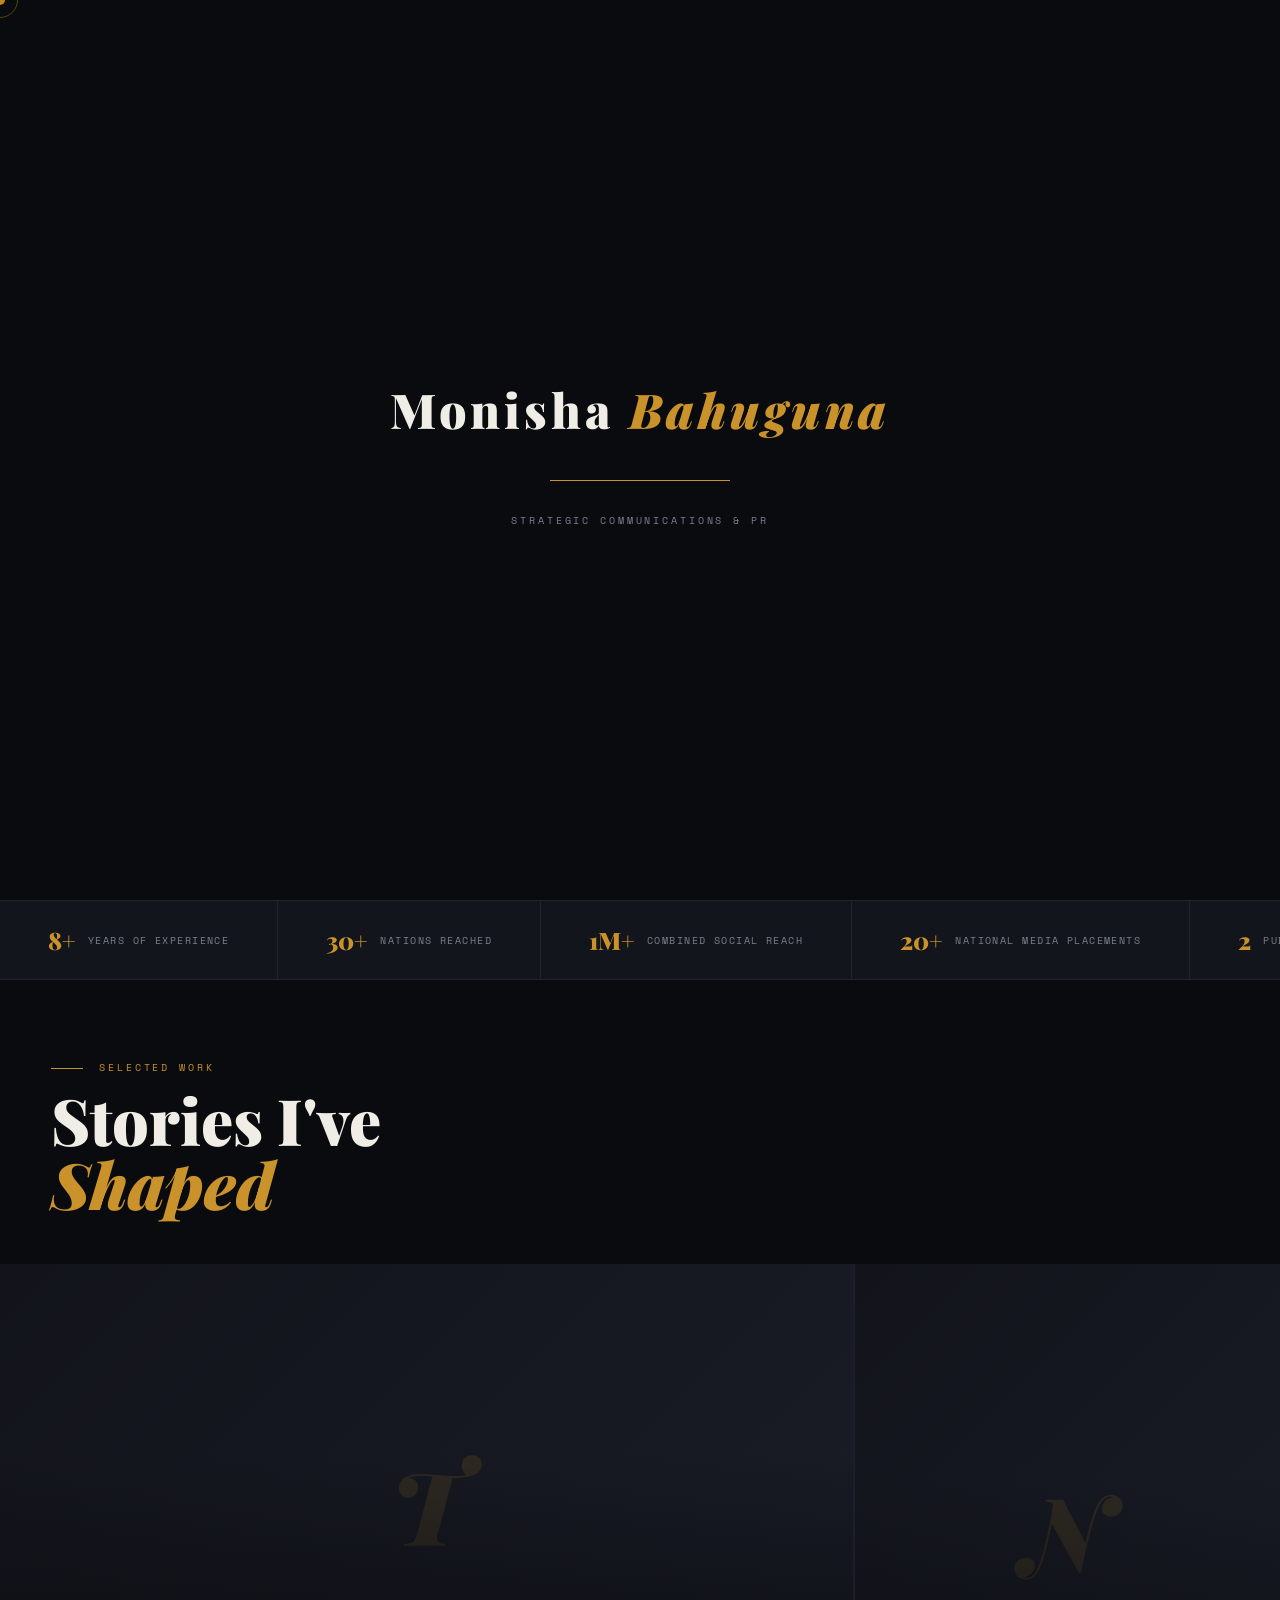
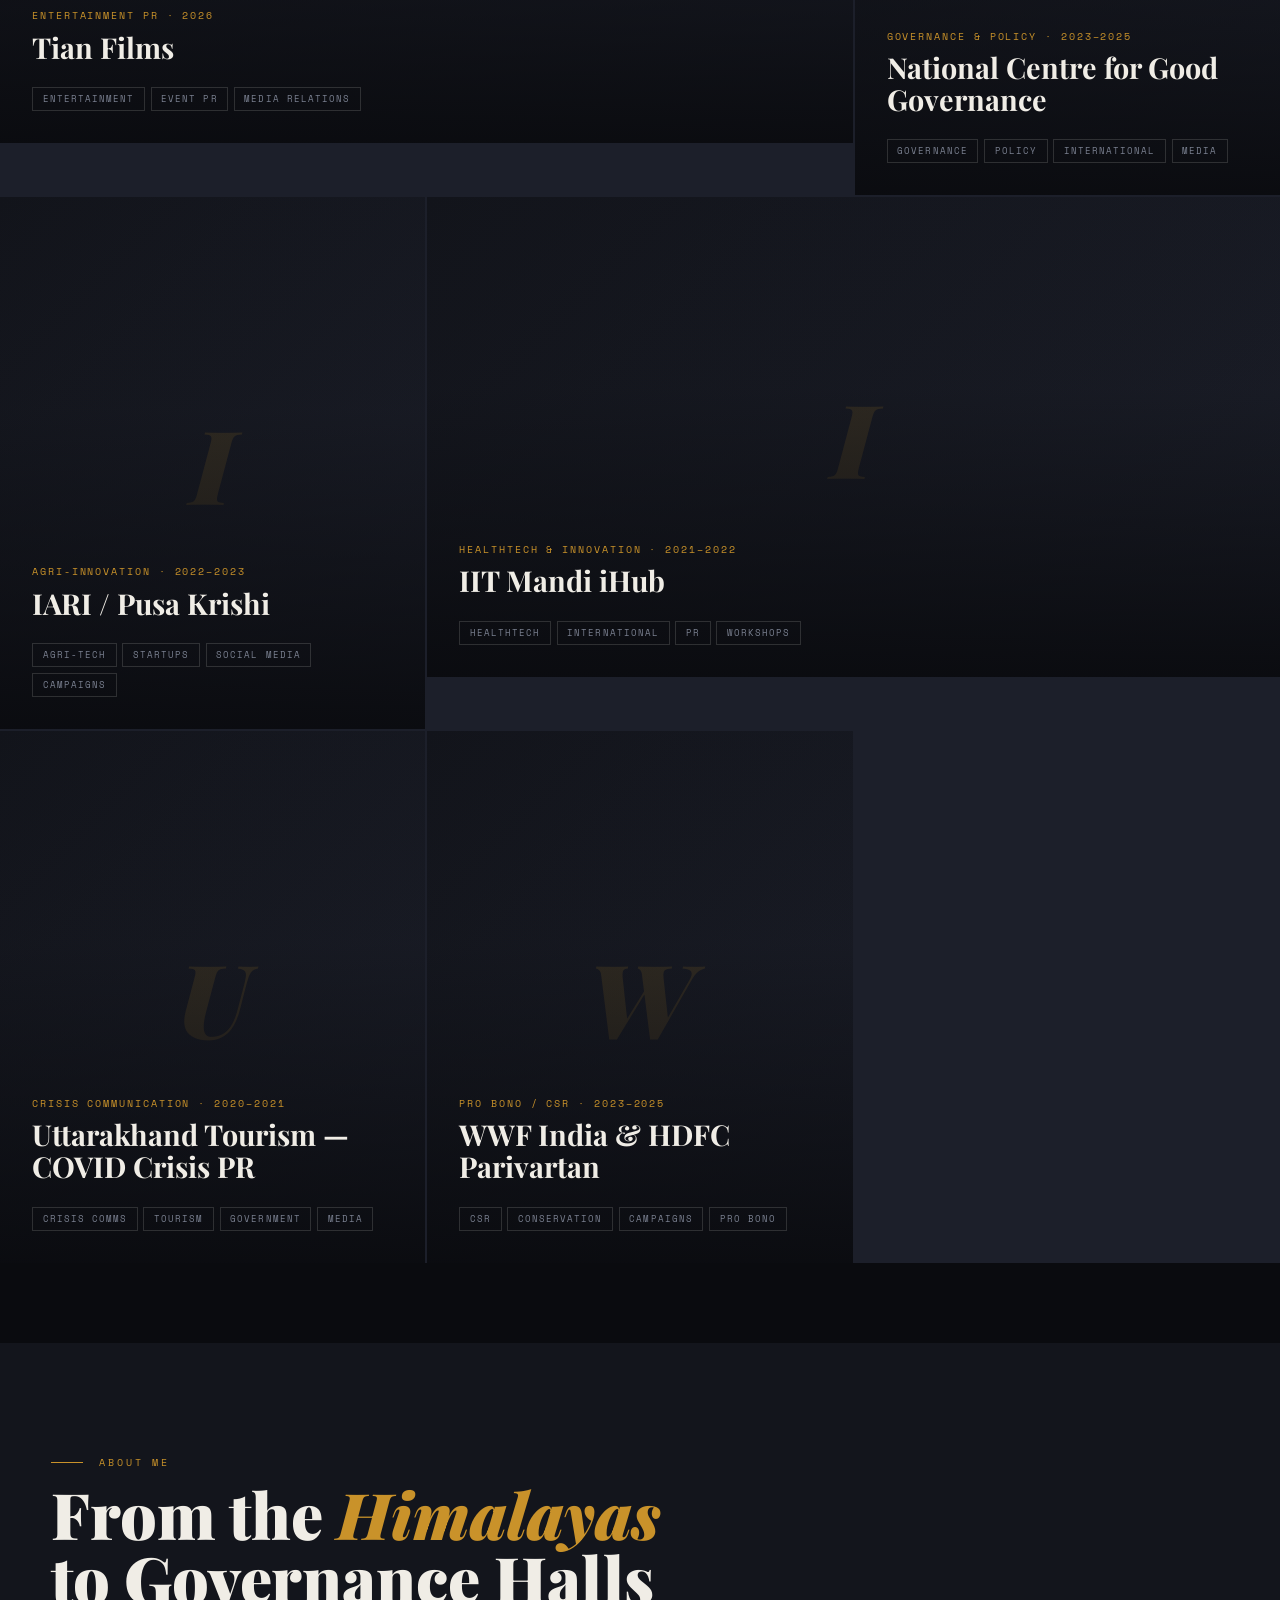
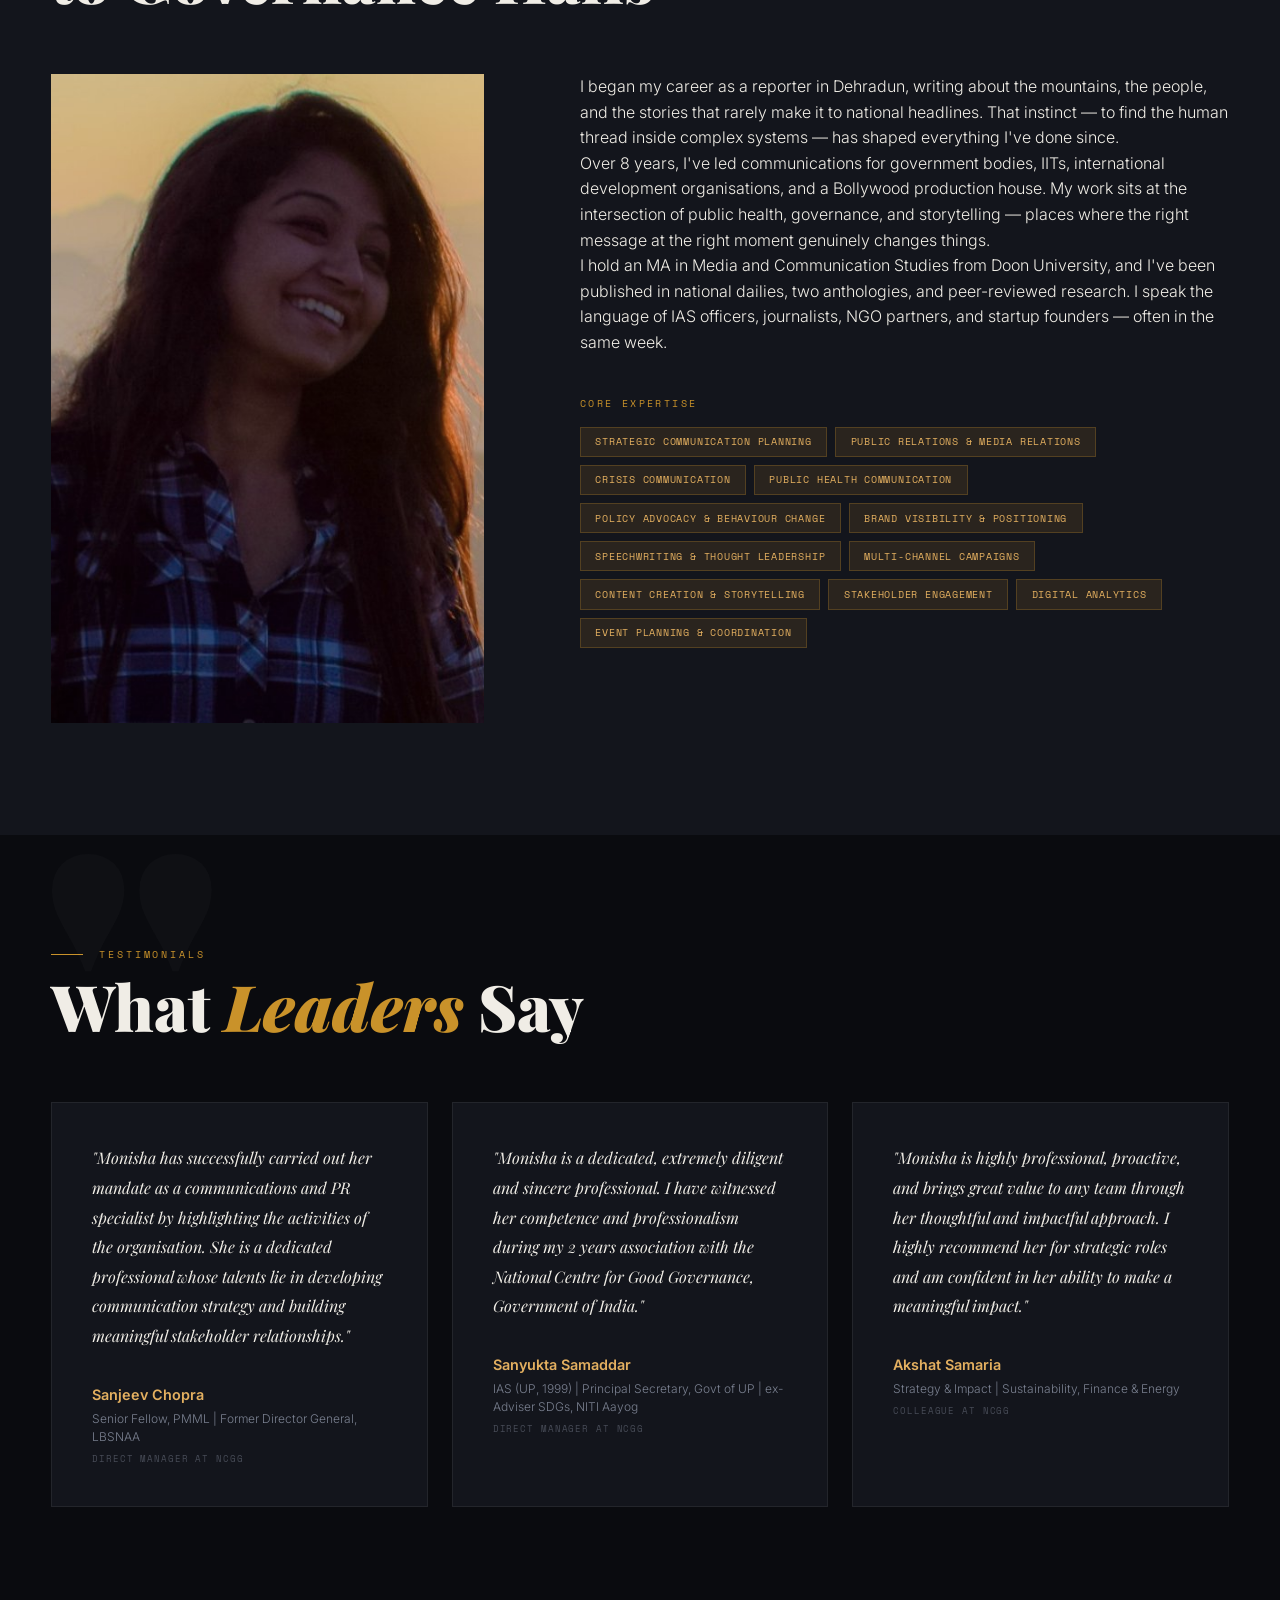
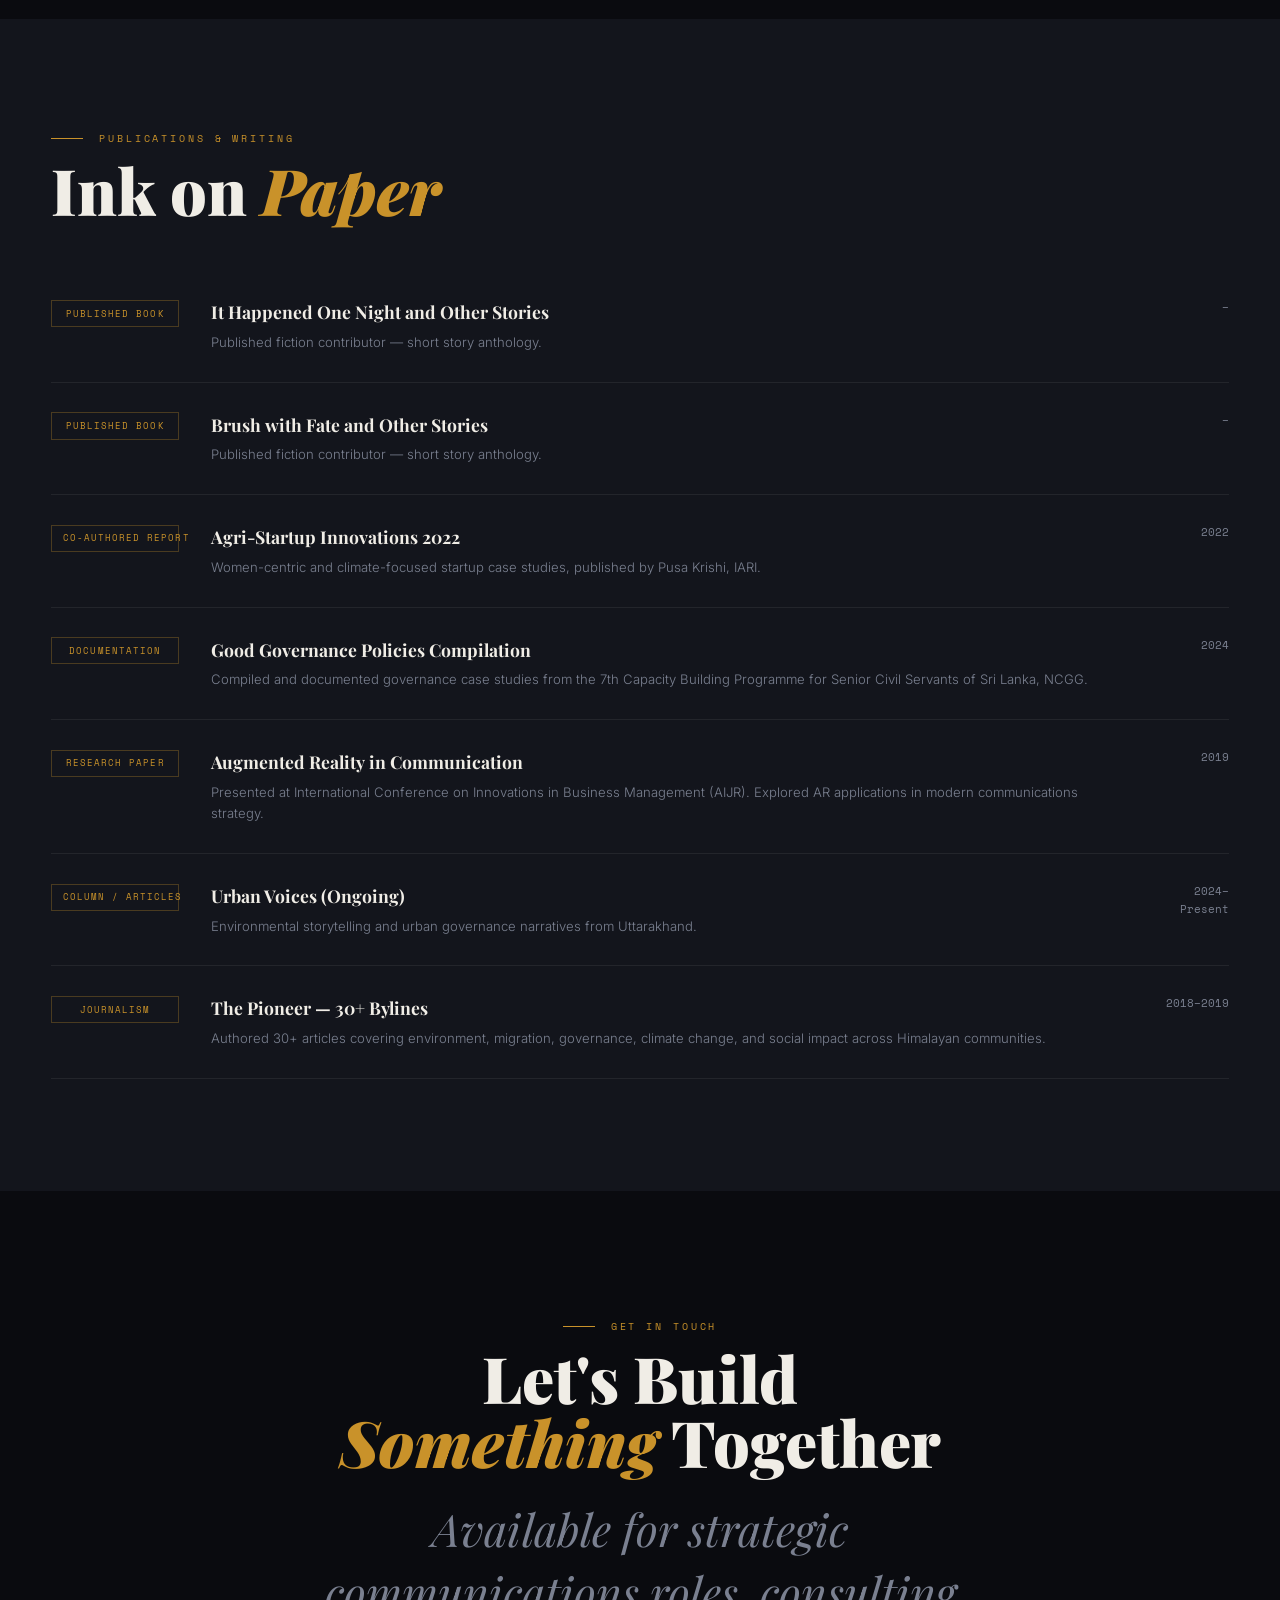
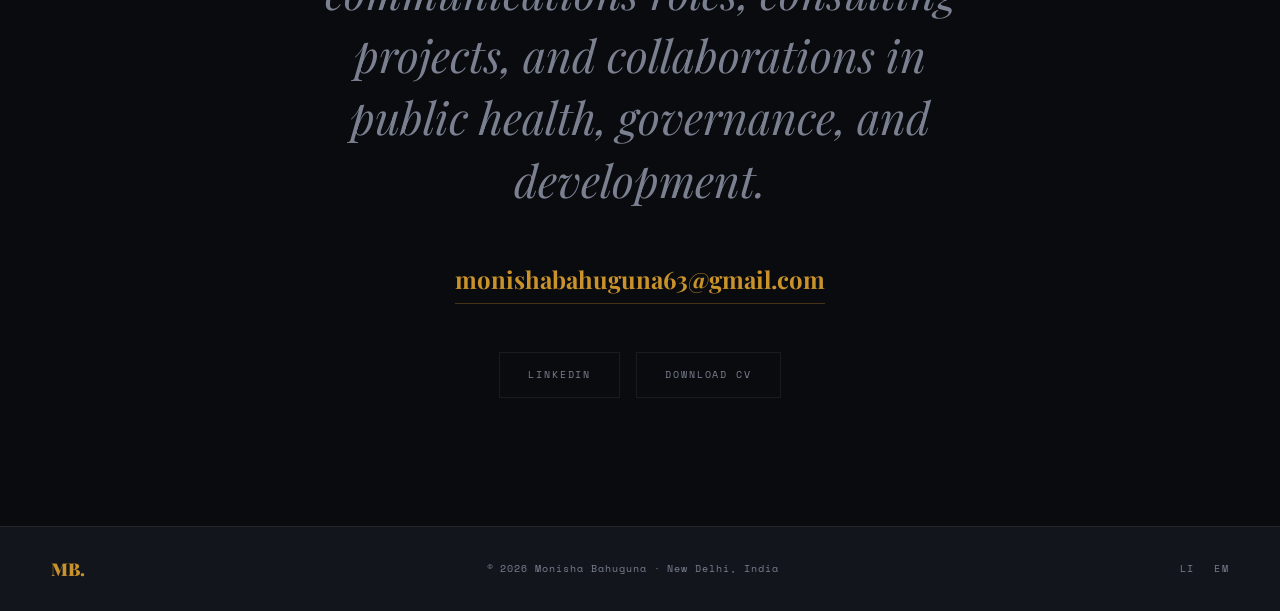
==== index.html @ f44d0bc8 "Initial commit" ====
<!DOCTYPE html>
<html lang="en">
<head>
  <meta charset="UTF-8">
  <meta name="viewport" content="width=device-width, initial-scale=1.0">
  <meta name="description" content="Monisha Bahuguna — Strategic Communications & PR. 8+ years across public health, governance, and international development.">
  <meta property="og:title" content="Monisha Bahuguna — Communications & PR">
  <meta property="og:description" content="Strategic communications professional with 8+ years across governance, public health, and international development.">
  <title>Monisha Bahuguna</title>
  <link rel="stylesheet" href="css/style.css">
  <link rel="preconnect" href="https://fonts.googleapis.com">
  <link rel="preconnect" href="https://fonts.gstatic.com" crossorigin>
</head>
<body>

<!-- CURSOR -->
<div class="cursor" id="cursor"></div>
<div class="cursor-follower" id="cursor-follower"></div>

<!-- LOADER -->
<div id="loader">
  <div class="loader-name">Monisha <em>Bahuguna</em></div>
  <div class="loader-progress"><div class="loader-bar"></div></div>
  <div class="loader-sub">Strategic Communications &amp; PR</div>
</div>

<!-- MOBILE MENU -->
<div id="mobile-menu" class="mobile-menu">
  <button class="mobile-close" id="mobile-close">✕</button>
  <a href="#work">Work</a>
  <a href="#about">About</a>
  <a href="#testimonials">Testimonials</a>
  <a href="#publications">Writing</a>
  <a href="#contact">Contact</a>
</div>

<!-- NAV -->
<nav id="main-nav">
  <span class="nav-logo">MB.</span>
  <ul class="nav-links">
    <li><a href="#work">Work</a></li>
    <li><a href="#about">About</a></li>
    <li><a href="#testimonials">Testimonials</a></li>
    <li><a href="#publications">Writing</a></li>
    <li><a href="#contact">Contact</a></li>
  </ul>
  <button class="nav-hamburger" id="hamburger" aria-label="Menu">
    <span></span><span></span><span></span>
  </button>
</nav>

<!-- HERO -->
<section id="hero">
  <div class="hero-media">
    <img src="images/monisha-photo.png" alt="" id="hero-img" aria-hidden="true">
  </div>
  <div class="hero-overlay"></div>
  <div class="hero-content">
    <p class="hero-eyebrow">Strategic Communications &amp; PR · New Delhi, India</p>
    <h1 class="hero-name">Monisha<br><em>Bahuguna</em></h1>
    <p class="hero-tagline" id="hero-tagline-el">Crafting narratives that move people, policies, and organisations forward.</p>
    <div class="hero-ctas">
      <a href="#work" class="btn-primary">View My Work</a>
      <a href="Monisha_Bahuguna_Resume.docx" class="btn-ghost" download>Download CV</a>
      <a href="#contact" class="btn-ghost">Get in Touch</a>
    </div>
  </div>
  <div class="hero-scroll-hint">
    <span>Scroll</span>
    <div class="scroll-line"></div>
  </div>
</section>

<!-- TICKER -->
<div id="ticker">
  <div class="ticker-track" id="ticker-track"></div>
</div>

<!-- WORK -->
<section id="work">
  <div class="work-header">
    <p class="section-eyebrow reveal">Selected Work</p>
    <h2 class="section-title reveal">Stories I've<br><em>Shaped</em></h2>
  </div>
  <div class="projects-wall" id="projects-wall"></div>
</section>

<!-- ABOUT -->
<section id="about">
  <p class="section-eyebrow reveal">About Me</p>
  <h2 class="section-title reveal">From the <em>Himalayas</em><br>to Governance Halls</h2>
  <div class="about-grid">
    <div class="about-img-wrap reveal">
      <img src="images/monisha-photo.png" alt="Monisha Bahuguna" class="about-img">
    </div>
    <div class="reveal">
      <div id="about-bio"></div>
      <p class="skills-label">Core Expertise</p>
      <div class="skills-wrap" id="skills-wrap"></div>
    </div>
  </div>
</section>

<!-- TESTIMONIALS -->
<section id="testimonials">
  <p class="section-eyebrow reveal">Testimonials</p>
  <h2 class="section-title reveal">What <em>Leaders</em> Say</h2>
  <div class="testimonials-grid" id="testimonials-grid"></div>
</section>

<!-- PUBLICATIONS -->
<section id="publications">
  <p class="section-eyebrow reveal">Publications &amp; Writing</p>
  <h2 class="section-title reveal">Ink on <em>Paper</em></h2>
  <div class="pub-list" id="pub-list"></div>
</section>

<!-- CONTACT -->
<section id="contact">
  <div class="contact-inner">
    <p class="section-eyebrow reveal" style="justify-content:center">Get in Touch</p>
    <h2 class="section-title reveal">Let's Build<br><em>Something</em> Together</h2>
    <p class="contact-big reveal">Available for strategic communications roles, consulting projects, and collaborations in public health, governance, and development.</p>
    <a href="mailto:monishabahuguna63@gmail.com" class="contact-email reveal">monishabahuguna63@gmail.com</a>
    <div class="contact-actions reveal">
      <a href="https://www.linkedin.com/in/monisha-bahuguna/" target="_blank" rel="noopener" class="contact-link">LinkedIn</a>
      <a href="Monisha_Bahuguna_Resume.docx" class="contact-link" download>Download CV</a>
    </div>
  </div>
</section>

<!-- FOOTER -->
<footer>
  <span class="footer-logo">MB.</span>
  <span class="footer-copy">© 2026 Monisha Bahuguna · New Delhi, India</span>
  <div class="footer-socials">
    <a href="https://www.linkedin.com/in/monisha-bahuguna/" target="_blank" rel="noopener">Li</a>
    <a href="mailto:monishabahuguna63@gmail.com">Em</a>
  </div>
</footer>


<script src="js/main.js"></script>
</body>
</html>
---- css/style.css ----
/* ============================================================
   MONISHA BAHUGUNA — PORTFOLIO STYLESHEET v2
   Benchmark: Montoya theme — image-first, cinematic, full-bleed
   ============================================================ */

@import url('https://fonts.googleapis.com/css2?family=Playfair+Display:ital,wght@0,400;0,700;0,900;1,400;1,700&family=Inter:wght@300;400;500;600&family=Space+Mono:wght@400;700&display=swap');

:root {
  --ink:        #0A0B0F;
  --surface:    #13151C;
  --surface-2:  #1C1F2A;
  --gold:       #C9922A;
  --gold-light: #E4B060;
  --gold-dim:   rgba(201,146,42,0.12);
  --text:       #F0EDE6;
  --text-muted: #7A8090;
  --border:     rgba(240,237,230,0.07);

  --font-display: 'Playfair Display', Georgia, serif;
  --font-body:    'Inter', system-ui, sans-serif;
  --font-mono:    'Space Mono', monospace;
  --ease:         cubic-bezier(0.16, 1, 0.3, 1);
}

*, *::before, *::after { box-sizing: border-box; margin: 0; padding: 0; }
html { font-size: 16px; }
body {
  background: var(--ink);
  color: var(--text);
  font-family: var(--font-body);
  font-weight: 300;
  line-height: 1.6;
  overflow-x: hidden;
  -webkit-font-smoothing: antialiased;
  cursor: none;
}
img { display: block; max-width: 100%; }
a { color: inherit; text-decoration: none; }
button { cursor: none; border: none; background: none; font: inherit; color: inherit; }

/* ── CUSTOM CURSOR ───────────────────────────────────────── */
.cursor {
  position: fixed;
  width: 10px; height: 10px;
  background: var(--gold);
  border-radius: 50%;
  pointer-events: none;
  z-index: 9999;
  transform: translate(-50%, -50%);
  transition: transform 0.1s ease, width 0.3s var(--ease), height 0.3s var(--ease), opacity 0.3s ease;
  mix-blend-mode: difference;
}
.cursor.hovering {
  width: 60px; height: 60px;
  background: rgba(201,146,42,0.15);
  border: 1px solid var(--gold);
  mix-blend-mode: normal;
}
.cursor-follower {
  position: fixed;
  width: 36px; height: 36px;
  border: 1px solid rgba(201,146,42,0.4);
  border-radius: 50%;
  pointer-events: none;
  z-index: 9998;
  transform: translate(-50%, -50%);
  transition: transform 0.35s var(--ease), opacity 0.3s ease;
}

/* ── LOADER ──────────────────────────────────────────────── */
#loader {
  position: fixed; inset: 0;
  background: var(--ink);
  z-index: 9990;
  display: flex;
  flex-direction: column;
  align-items: center;
  justify-content: center;
  gap: 2rem;
  transition: opacity 0.8s ease, visibility 0.8s ease;
}
#loader.hidden { opacity: 0; visibility: hidden; }
.loader-name {
  font-family: var(--font-display);
  font-size: clamp(1.8rem, 5vw, 3rem);
  font-weight: 900;
  color: var(--text);
  letter-spacing: 0.08em;
}
.loader-name em { color: var(--gold); font-style: italic; }
.loader-progress {
  width: 180px; height: 1px;
  background: var(--border);
  overflow: hidden;
}
.loader-bar {
  width: 0; height: 100%;
  background: var(--gold);
  animation: loadBar 1.6s var(--ease) forwards;
}
@keyframes loadBar { to { width: 100%; } }
.loader-sub {
  font-family: var(--font-mono);
  font-size: 0.6rem;
  letter-spacing: 0.3em;
  text-transform: uppercase;
  color: var(--text-muted);
}

/* ── NAV ─────────────────────────────────────────────────── */
nav {
  position: fixed; top: 0; left: 0; right: 0;
  z-index: 500;
  padding: 2rem 4vw;
  display: flex;
  align-items: center;
  justify-content: space-between;
  mix-blend-mode: difference;
}
nav.blended { mix-blend-mode: normal; }
.nav-logo {
  font-family: var(--font-display);
  font-size: 1.4rem;
  font-weight: 900;
  color: var(--text);
  letter-spacing: 0.05em;
}
.nav-links {
  display: flex; gap: 2.5rem; list-style: none;
}
.nav-links a {
  font-family: var(--font-mono);
  font-size: 0.65rem;
  letter-spacing: 0.2em;
  text-transform: uppercase;
  color: var(--text);
  opacity: 0.6;
  transition: opacity 0.2s ease;
}
.nav-links a:hover { opacity: 1; }
.nav-hamburger {
  display: none; flex-direction: column; gap: 6px; width: 28px;
}
.nav-hamburger span { display: block; height: 1px; background: var(--text); }

/* ── MOBILE MENU ─────────────────────────────────────────── */
.mobile-menu {
  display: none; position: fixed; inset: 0;
  background: var(--ink); z-index: 600;
  flex-direction: column; align-items: center; justify-content: center; gap: 3rem;
}
.mobile-menu.open { display: flex; }
.mobile-menu a { font-family: var(--font-display); font-size: 2.5rem; font-weight: 700; }
.mobile-menu a:hover { color: var(--gold); }
.mobile-close { position: absolute; top: 2rem; right: 2rem; font-size: 1.5rem; color: var(--text-muted); }

/* ── HERO ────────────────────────────────────────────────── */
#hero {
  height: 100vh;
  position: relative;
  overflow: hidden;
  display: flex;
  align-items: flex-end;
  padding: 0 4vw 5vw;
}
.hero-media {
  position: absolute; inset: 0;
}
.hero-media img {
  width: 100%; height: 100%;
  object-fit: cover;
  object-position: center 20%;
  filter: saturate(0.4) brightness(0.5);
  transform: scale(1.08);
  transition: transform 10s ease;
}
.hero-media img.loaded { transform: scale(1); }
.hero-overlay {
  position: absolute; inset: 0;
  background:
    linear-gradient(to top, var(--ink) 20%, transparent 70%),
    linear-gradient(to right, rgba(10,11,15,0.5) 0%, transparent 60%);
}
.hero-content {
  position: relative; z-index: 2;
  max-width: 900px;
}
.hero-eyebrow {
  font-family: var(--font-mono);
  font-size: 0.65rem; letter-spacing: 0.3em; text-transform: uppercase;
  color: var(--gold); margin-bottom: 1.5rem;
  opacity: 0; transform: translateY(20px);
  transition: all 0.9s var(--ease) 0.3s;
}
.hero-name {
  font-family: var(--font-display);
  font-size: clamp(4rem, 11vw, 10rem);
  font-weight: 900; line-height: 0.88; letter-spacing: -0.03em;
  opacity: 0; transform: translateY(40px);
  transition: all 0.9s var(--ease) 0.5s;
}
.hero-name em { font-style: italic; color: var(--gold); }
.hero-tagline {
  font-family: var(--font-display);
  font-size: clamp(1rem, 2vw, 1.4rem);
  font-style: italic; color: var(--text-muted);
  margin-top: 1.5rem; margin-bottom: 2.5rem;
  opacity: 0; transform: translateY(20px);
  transition: all 0.9s var(--ease) 0.7s;
}
.hero-ctas {
  display: flex; gap: 1rem; flex-wrap: wrap;
  opacity: 0; transform: translateY(20px);
  transition: all 0.9s var(--ease) 0.9s;
}
.hero-animated .hero-eyebrow,
.hero-animated .hero-name,
.hero-animated .hero-tagline,
.hero-animated .hero-ctas { opacity: 1; transform: translateY(0); }

.btn-primary {
  display: inline-block; padding: 1rem 2.5rem;
  background: var(--gold); color: var(--ink);
  font-family: var(--font-mono); font-size: 0.7rem;
  font-weight: 700; letter-spacing: 0.18em; text-transform: uppercase;
  transition: background 0.2s ease, transform 0.2s ease;
}
.btn-primary:hover { background: var(--gold-light); transform: translateY(-2px); }
.btn-ghost {
  display: inline-block; padding: 1rem 2.5rem;
  border: 1px solid rgba(240,237,230,0.3); color: var(--text);
  font-family: var(--font-mono); font-size: 0.7rem;
  letter-spacing: 0.18em; text-transform: uppercase;
  transition: border-color 0.2s ease, color 0.2s ease, transform 0.2s ease;
}
.btn-ghost:hover { border-color: var(--gold); color: var(--gold); transform: translateY(-2px); }

.hero-scroll-hint {
  position: absolute; bottom: 3rem; right: 4vw; z-index: 2;
  display: flex; flex-direction: column; align-items: center; gap: 0.75rem;
  font-family: var(--font-mono); font-size: 0.55rem;
  letter-spacing: 0.3em; text-transform: uppercase; color: var(--text-muted);
  writing-mode: vertical-rl;
}
.scroll-line {
  width: 1px; height: 60px;
  background: linear-gradient(to bottom, var(--gold), transparent);
  animation: scrollPulse 2s ease-in-out infinite;
}
@keyframes scrollPulse { 0%,100%{opacity:0.3;} 50%{opacity:1;} }

/* ── TICKER ──────────────────────────────────────────────── */
#ticker {
  background: var(--surface);
  border-top: 1px solid var(--border);
  border-bottom: 1px solid var(--border);
  overflow: hidden; padding: 0;
}
.ticker-track {
  display: flex; width: max-content;
  animation: ticker 35s linear infinite;
}
.ticker-track:hover { animation-play-state: paused; }
@keyframes ticker { to { transform: translateX(-50%); } }
.ticker-item {
  display: flex; align-items: center; gap: 0.75rem;
  padding: 1.25rem 3rem; border-right: 1px solid var(--border); white-space: nowrap;
}
.ticker-num {
  font-family: var(--font-display); font-size: 1.5rem; font-weight: 900; color: var(--gold);
}
.ticker-lbl {
  font-family: var(--font-mono); font-size: 0.6rem; letter-spacing: 0.15em;
  text-transform: uppercase; color: var(--text-muted);
}

/* ── PROJECTS — FULL BLEED IMAGE GRID ───────────────────── */
#work { padding: 5rem 0; }
.work-header {
  padding: 0 4vw 3rem;
}
.section-eyebrow {
  font-family: var(--font-mono);
  font-size: 0.6rem; letter-spacing: 0.3em; text-transform: uppercase; color: var(--gold);
  margin-bottom: 0.75rem; display: flex; align-items: center; gap: 1rem;
}
.section-eyebrow::before { content:''; width:32px; height:1px; background:var(--gold); }
.section-title {
  font-family: var(--font-display);
  font-size: clamp(2.5rem, 5vw, 4rem); font-weight: 900; line-height: 1.0;
}
.section-title em { color: var(--gold); font-style: italic; }

/* The main image-first grid — exactly like the benchmark */
.projects-wall {
  display: grid;
  grid-template-columns: repeat(3, 1fr);
  grid-template-rows: auto;
  gap: 2px;
  background: var(--surface-2);
}
.project-tile {
  position: relative;
  overflow: hidden;
  aspect-ratio: 4/5;
  background: var(--surface);
  cursor: none;
}
.project-tile:nth-child(1) { grid-column: span 2; aspect-ratio: 16/9; }
.project-tile:nth-child(4) { grid-column: span 2; aspect-ratio: 16/9; }

.project-tile-img {
  width: 100%; height: 100%;
  object-fit: cover;
  filter: saturate(0.7) brightness(0.75);
  transition: transform 0.8s var(--ease), filter 0.5s ease;
}
.project-tile:hover .project-tile-img {
  transform: scale(1.06);
  filter: saturate(1) brightness(0.65);
}

/* Gradient overlay on each card */
.project-tile-overlay {
  position: absolute; inset: 0;
  background: linear-gradient(to top, rgba(10,11,15,0.95) 0%, rgba(10,11,15,0.1) 60%);
  display: flex; flex-direction: column; justify-content: flex-end;
  padding: 2rem;
  transition: background 0.4s ease;
}
.project-tile:hover .project-tile-overlay {
  background: linear-gradient(to top, rgba(10,11,15,0.98) 0%, rgba(10,11,15,0.3) 70%);
}

.project-meta {
  font-family: var(--font-mono); font-size: 0.6rem; letter-spacing: 0.2em;
  text-transform: uppercase; color: var(--gold); margin-bottom: 0.5rem;
}
.project-tile-title {
  font-family: var(--font-display); font-size: clamp(1.1rem, 2.5vw, 1.8rem);
  font-weight: 700; line-height: 1.1; margin-bottom: 0.75rem;
}
.project-tile-desc {
  font-size: 0.82rem; color: var(--text-muted); line-height: 1.7;
  max-height: 0; overflow: hidden;
  transition: max-height 0.5s var(--ease), opacity 0.4s ease;
  opacity: 0;
}
.project-tile:hover .project-tile-desc { max-height: 120px; opacity: 1; }

.project-tags {
  display: flex; flex-wrap: wrap; gap: 0.35rem; margin-top: 0.75rem;
}
.project-tag {
  font-family: var(--font-mono); font-size: 0.55rem; letter-spacing: 0.12em;
  text-transform: uppercase; padding: 0.25rem 0.6rem;
  border: 1px solid rgba(240,237,230,0.15); color: var(--text-muted);
}

/* placeholder when no image provided */
.project-tile-placeholder {
  width: 100%; height: 100%;
  background: linear-gradient(135deg, var(--surface) 0%, var(--surface-2) 100%);
  display: flex; align-items: center; justify-content: center;
}
.placeholder-letter {
  font-family: var(--font-display); font-size: clamp(4rem, 8vw, 8rem);
  font-weight: 900; font-style: italic; color: rgba(201,146,42,0.15);
}

/* ── ABOUT ───────────────────────────────────────────────── */
#about { padding: 7rem 4vw; background: var(--surface); }
.about-grid {
  display: grid; grid-template-columns: 1fr 1.5fr; gap: 6rem; align-items: start;
  margin-top: 4rem;
}
.about-img-wrap { position: relative; }
.about-img {
  width: 100%; aspect-ratio: 2/3; object-fit: cover; object-position: center 10%;
  filter: saturate(0.8);
}
.about-img-wrap::after {
  content: '';
  position: absolute; top: 1.5rem; left: 1.5rem; right: -1.5rem; bottom: -1.5rem;
  border: 1px solid rgba(201,146,42,0.25); z-index: -1;
}
.about-text { }
.about-bio p {
  font-size: 1rem; color: var(--text-muted); line-height: 1.9; margin-bottom: 1.4rem;
}
.about-bio p:first-child {
  font-family: var(--font-display); font-size: 1.2rem; font-style: italic; color: var(--text);
}
.skills-label {
  font-family: var(--font-mono); font-size: 0.6rem; letter-spacing: 0.25em;
  text-transform: uppercase; color: var(--gold); margin: 2.5rem 0 1rem;
}
.skills-wrap { display: flex; flex-wrap: wrap; gap: 0.5rem; }
.skill-chip {
  font-family: var(--font-mono); font-size: 0.6rem; letter-spacing: 0.08em;
  text-transform: uppercase; padding: 0.4rem 0.9rem;
  background: var(--gold-dim); color: var(--gold-light);
  border: 1px solid rgba(201,146,42,0.25);
  transition: all 0.2s ease;
}
.skill-chip:hover { background: var(--gold); color: var(--ink); }

/* ── TESTIMONIALS ────────────────────────────────────────── */
#testimonials {
  padding: 7rem 4vw;
  background: var(--ink);
  position: relative; overflow: hidden;
}
#testimonials::before {
  content: '"';
  position: absolute; top: -4rem; left: 3vw;
  font-family: var(--font-display); font-size: 35vw;
  color: rgba(255,255,255,0.02); line-height: 1; pointer-events: none; font-weight: 900;
}
.testimonials-grid {
  display: grid; grid-template-columns: repeat(3,1fr); gap: 1.5rem; margin-top: 4rem;
  position: relative; z-index: 1;
}
.tcard {
  background: var(--surface); border: 1px solid var(--border); padding: 2.5rem;
  transition: border-color 0.25s ease, transform 0.25s ease;
}
.tcard:hover { border-color: var(--gold); transform: translateY(-4px); }
.tcard-quote {
  font-family: var(--font-display); font-size: 1rem; font-style: italic;
  line-height: 1.85; color: var(--text); margin-bottom: 2rem;
}
.tcard-name { font-weight: 600; font-size: 0.9rem; color: var(--gold-light); margin-bottom: 0.25rem; }
.tcard-title { font-size: 0.75rem; color: var(--text-muted); line-height: 1.5; margin-bottom: 0.4rem; }
.tcard-rel {
  font-family: var(--font-mono); font-size: 0.55rem; letter-spacing: 0.1em;
  text-transform: uppercase; color: var(--text-muted); opacity: 0.5;
}

/* ── PUBLICATIONS ────────────────────────────────────────── */
#publications { padding: 7rem 4vw; background: var(--surface); }
.pub-list { margin-top: 3rem; }
.pub-item {
  display: grid; grid-template-columns: 8rem 1fr 4rem;
  gap: 1.5rem 2rem; align-items: start;
  padding: 1.75rem 0; border-bottom: 1px solid var(--border);
}
.pub-item:hover .pub-title { color: var(--gold); }
.pub-type {
  font-family: var(--font-mono); font-size: 0.55rem; letter-spacing: 0.12em;
  text-transform: uppercase; padding: 0.35rem 0.65rem;
  border: 1px solid rgba(201,146,42,0.3); color: var(--gold); text-align: center;
  margin-top: 0.1rem; white-space: nowrap;
}
.pub-title {
  font-family: var(--font-display); font-size: 1.1rem; font-weight: 700;
  margin-bottom: 0.35rem; transition: color 0.2s ease;
}
.pub-desc { font-size: 0.82rem; color: var(--text-muted); line-height: 1.65; }
.pub-year {
  font-family: var(--font-mono); font-size: 0.7rem; color: var(--text-muted); text-align: right;
}

/* ── CONTACT ─────────────────────────────────────────────── */
#contact { padding: 8rem 4vw; background: var(--ink); text-align: center; }
.contact-inner { max-width: 640px; margin: 0 auto; }
.contact-big {
  font-family: var(--font-display); font-size: clamp(1.6rem, 3.5vw, 2.8rem);
  font-style: italic; color: var(--text-muted); margin: 1.5rem 0 3rem; line-height: 1.4;
}
.contact-email {
  display: inline-block;
  font-family: var(--font-display); font-size: clamp(1rem, 2vw, 1.5rem); font-weight: 700;
  color: var(--gold); border-bottom: 1px solid rgba(201,146,42,0.3);
  padding-bottom: 0.3rem; margin-bottom: 3rem;
  transition: color 0.2s ease;
}
.contact-email:hover { color: var(--gold-light); }
.contact-actions { display: flex; justify-content: center; gap: 1rem; flex-wrap: wrap; }
.contact-link {
  font-family: var(--font-mono); font-size: 0.65rem; letter-spacing: 0.18em;
  text-transform: uppercase; padding: 0.85rem 1.75rem;
  border: 1px solid var(--border); color: var(--text-muted);
  transition: all 0.2s ease;
}
.contact-link:hover { color: var(--gold); border-color: var(--gold); }

/* ── FOOTER ──────────────────────────────────────────────── */
footer {
  background: var(--surface); border-top: 1px solid var(--border);
  padding: 1.75rem 4vw;
  display: flex; justify-content: space-between; align-items: center; flex-wrap: wrap; gap: 1rem;
}
.footer-logo { font-family: var(--font-display); font-size: 1.1rem; font-weight: 900; color: var(--gold); }
.footer-copy { font-family: var(--font-mono); font-size: 0.6rem; letter-spacing: 0.1em; color: var(--text-muted); }
.footer-socials { display: flex; gap: 1.25rem; }
.footer-socials a {
  font-family: var(--font-mono); font-size: 0.6rem; letter-spacing: 0.12em;
  text-transform: uppercase; color: var(--text-muted); transition: color 0.2s ease;
}
.footer-socials a:hover { color: var(--gold); }

/* ── SCROLL FADE-IN ──────────────────────────────────────── */
.reveal { opacity: 0; transform: translateY(32px); transition: opacity 0.8s var(--ease), transform 0.8s var(--ease); }
.reveal.visible { opacity: 1; transform: none; }

/* ── RESPONSIVE ──────────────────────────────────────────── */
@media (max-width: 900px) {
  body { cursor: auto; }
  .cursor, .cursor-follower { display: none; }
  button { cursor: pointer; }
  a { cursor: pointer; }
  nav { padding: 1.25rem 1.5rem; mix-blend-mode: normal; }
  .nav-links { display: none; }
  .nav-hamburger { display: flex; }
  .projects-wall { grid-template-columns: 1fr 1fr; }
  .project-tile:nth-child(1),
  .project-tile:nth-child(4) { grid-column: span 2; }
  .about-grid { grid-template-columns: 1fr; gap: 2.5rem; }
  .about-img { max-height: 380px; width: auto; margin: 0 auto; }
  .testimonials-grid { grid-template-columns: 1fr; }
  .pub-item { grid-template-columns: 1fr; gap: 0.4rem; }
  .pub-year { display: none; }
}
@media (max-width: 560px) {
  .projects-wall { grid-template-columns: 1fr; }
  .project-tile:nth-child(1),
  .project-tile:nth-child(4) { grid-column: span 1; aspect-ratio: 4/3; }
  .hero-ctas { flex-direction: column; }
  footer { flex-direction: column; text-align: center; }
}
@media (prefers-reduced-motion: reduce) {
  *, *::before, *::after { animation-duration: 0.01ms !important; transition-duration: 0.01ms !important; }
}
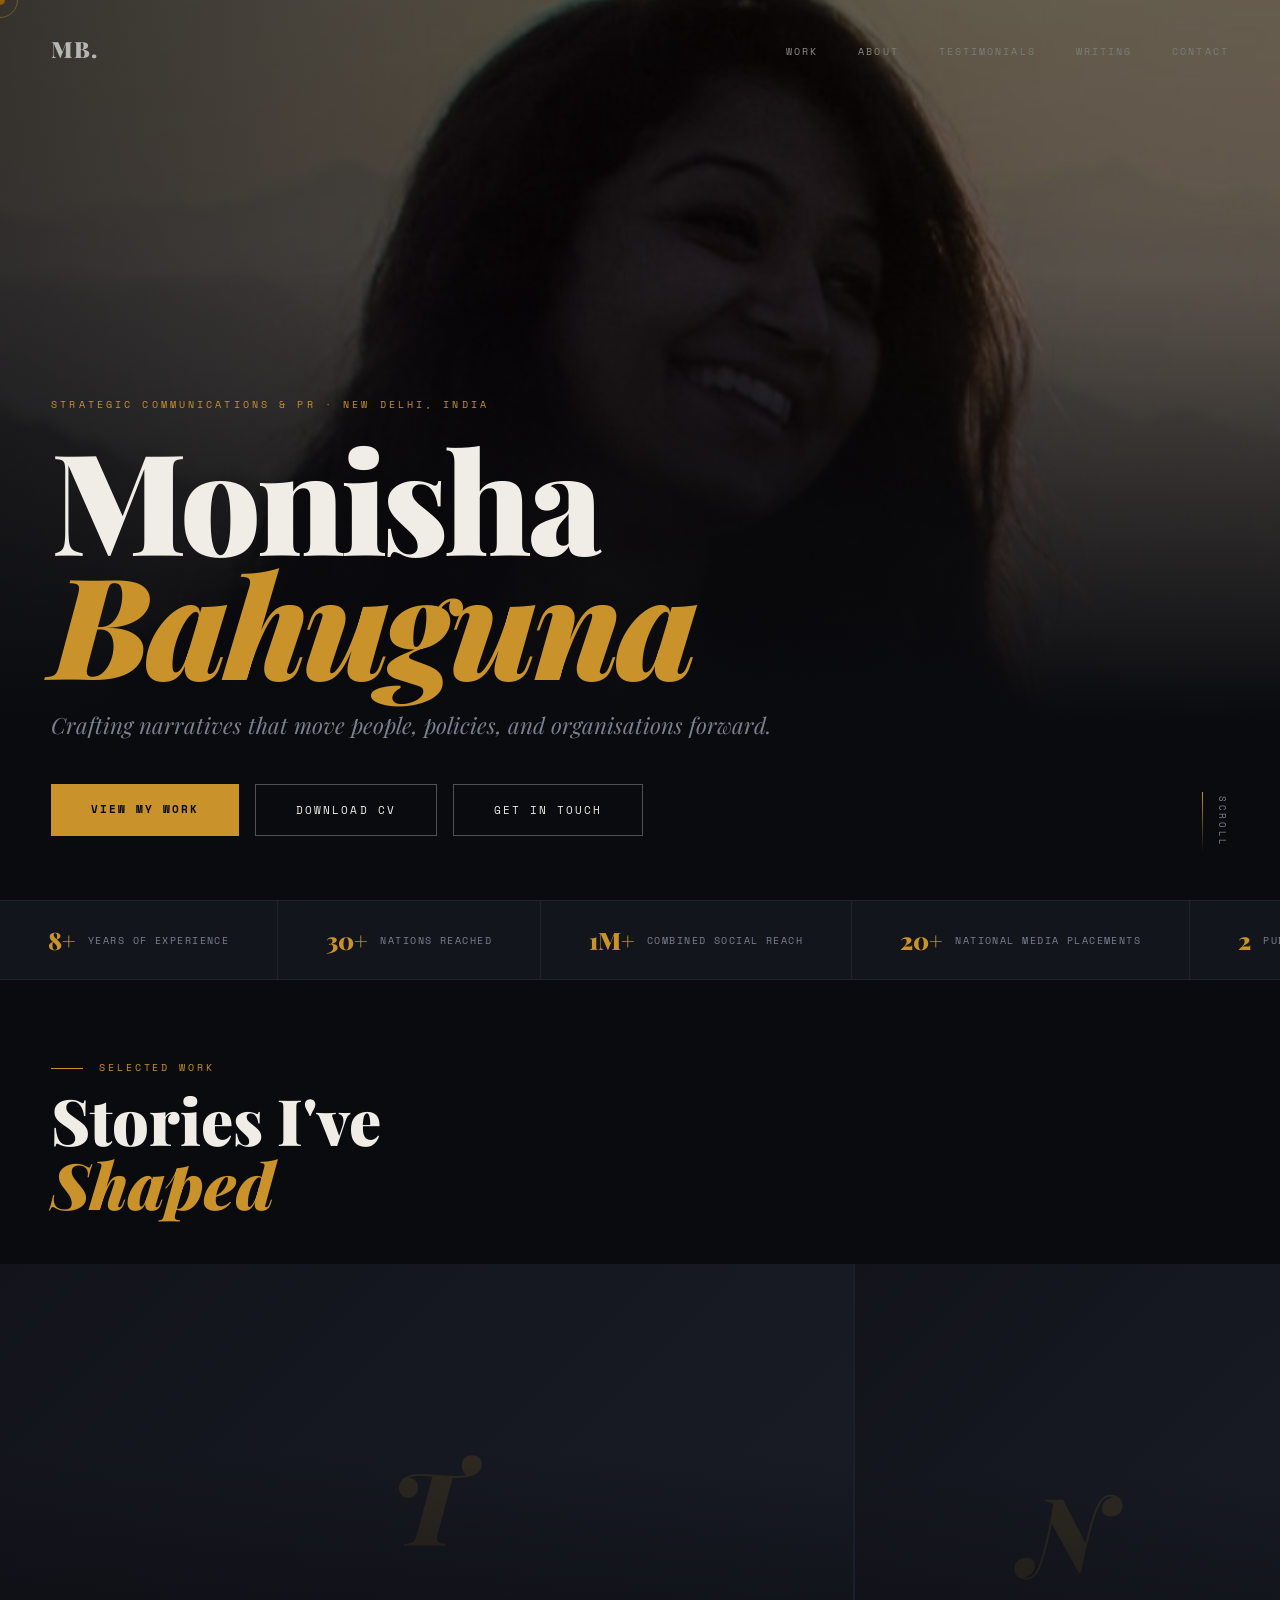
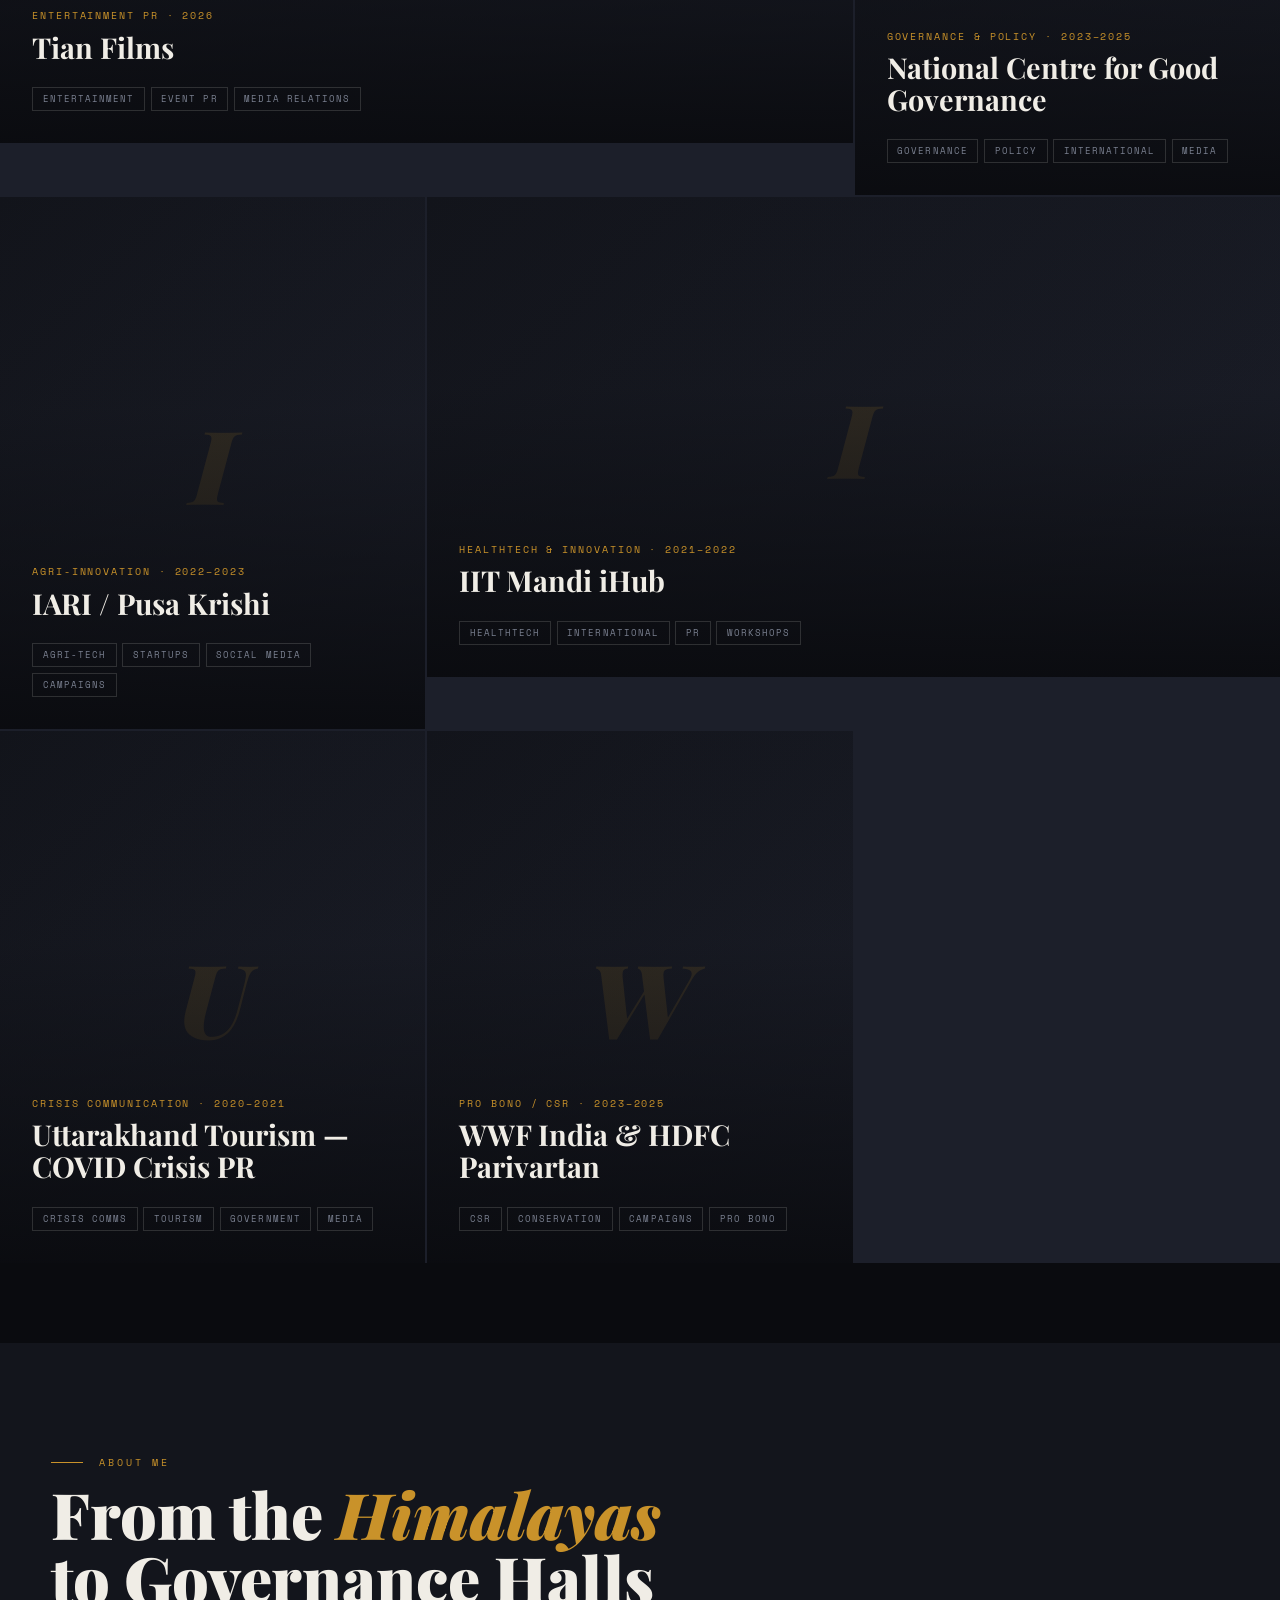
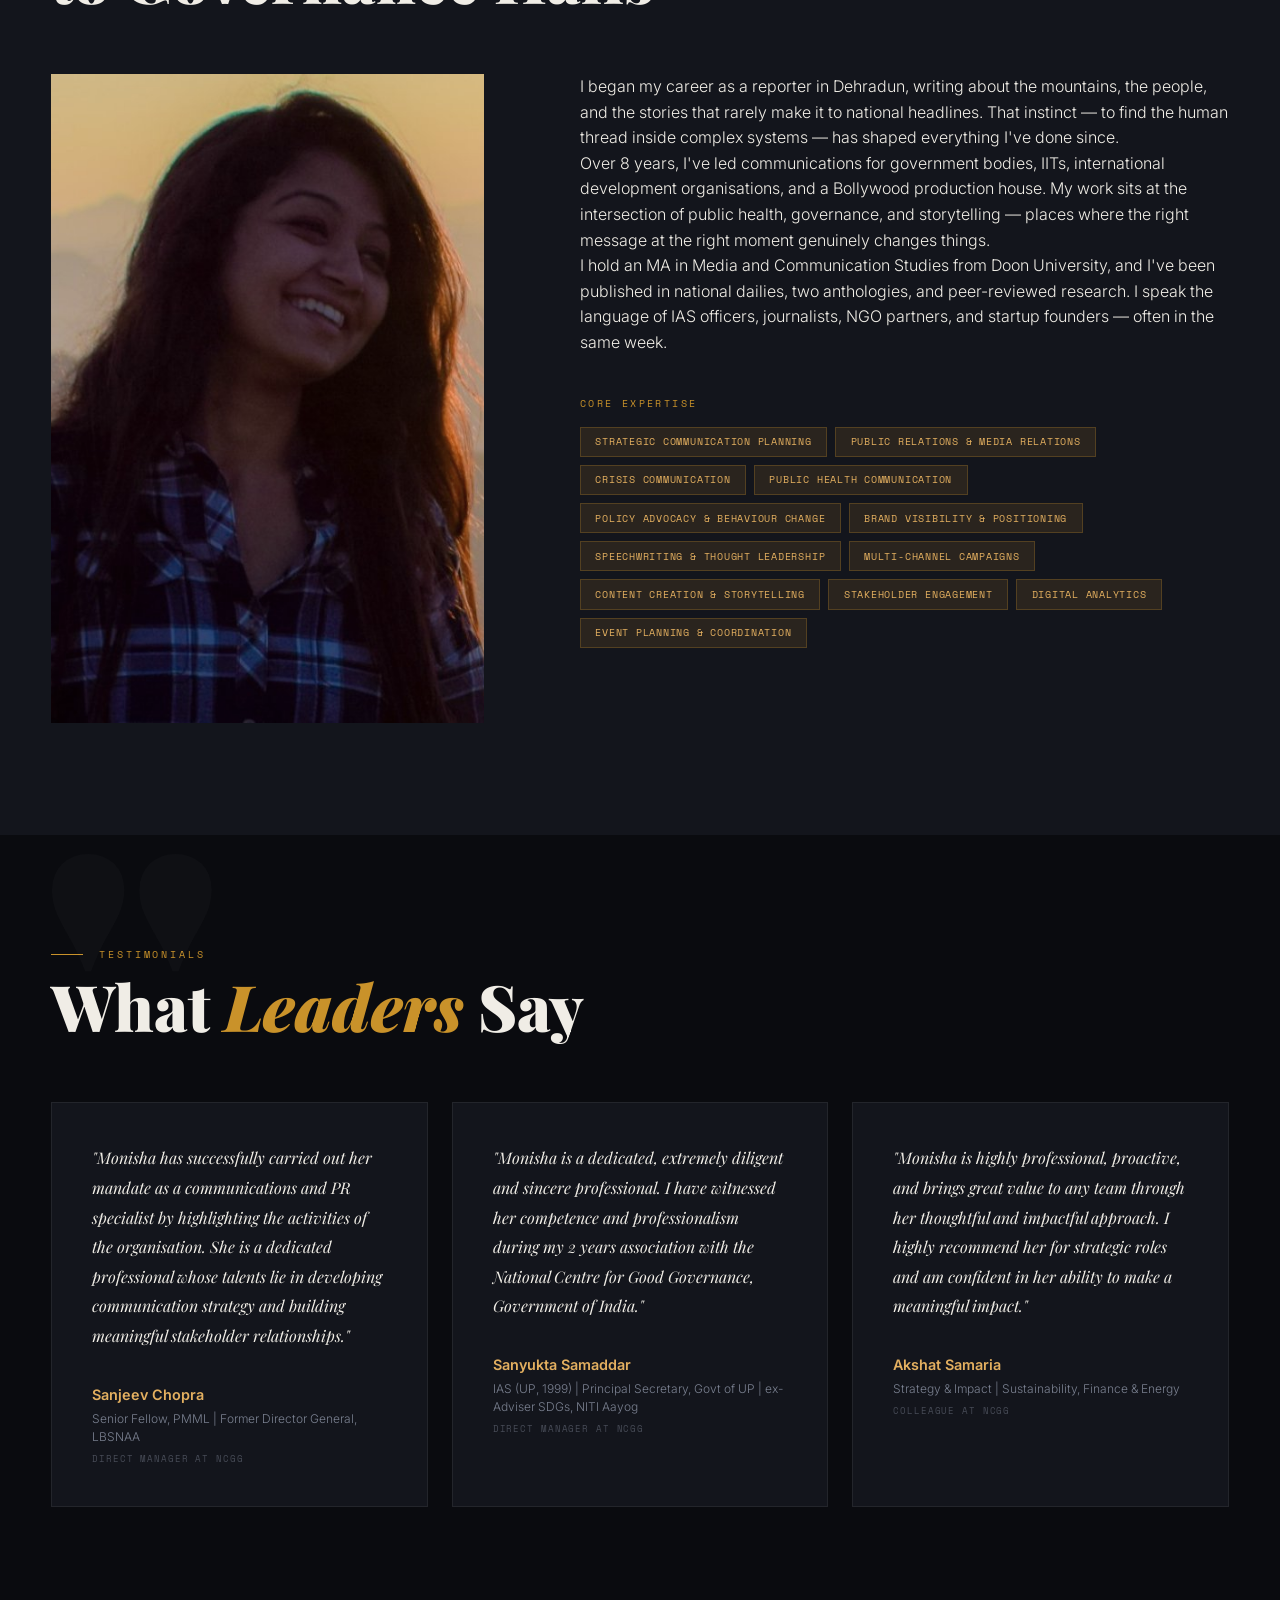
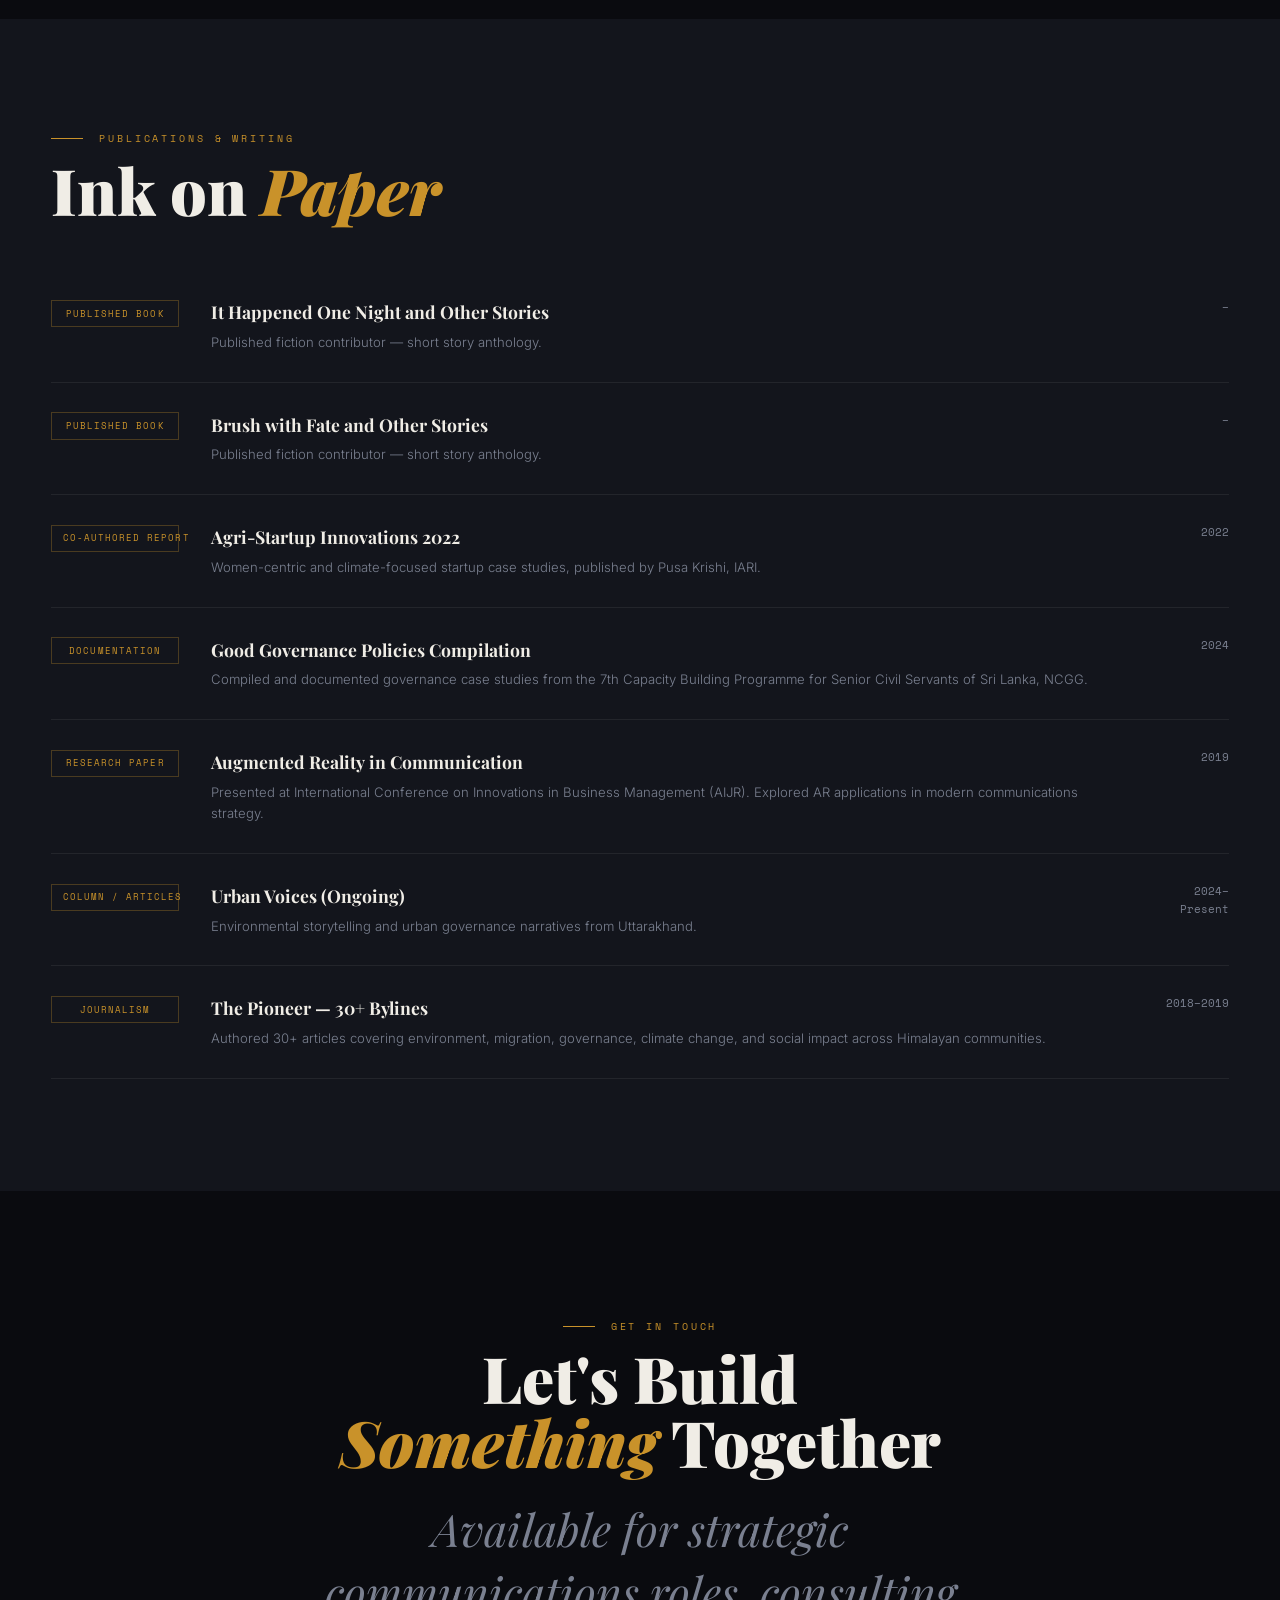
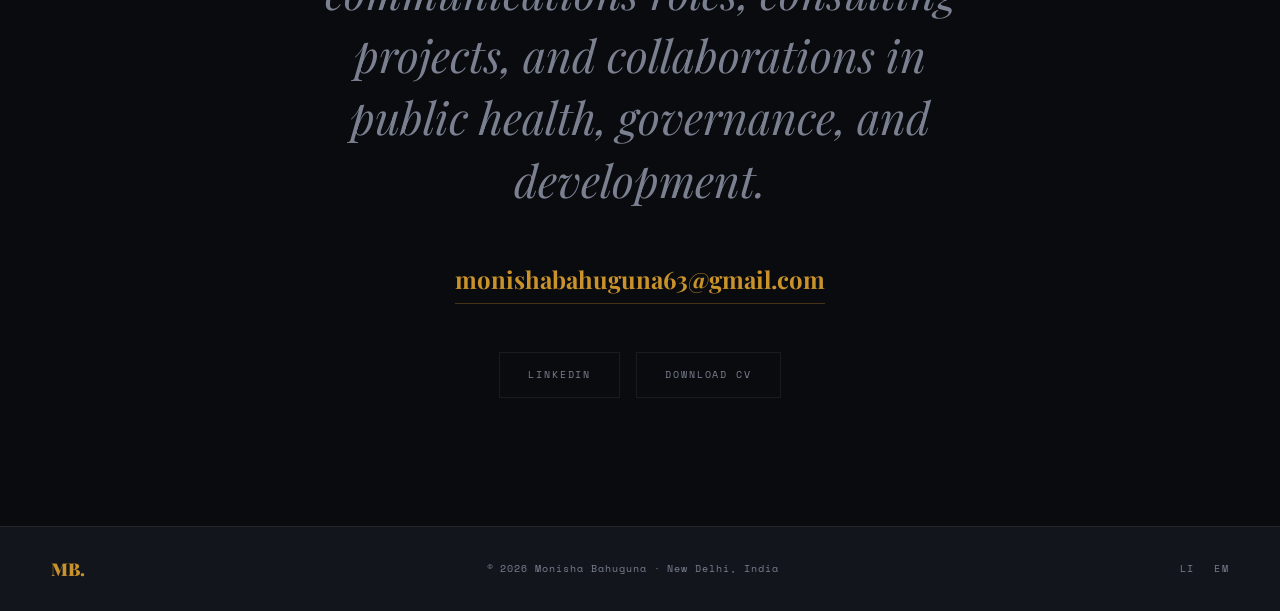
==== commit 9f32c33e: "Update index.html2" ====
--- a/index.html
+++ b/index.html
@@ -7,6 +7,7 @@
   <meta property="og:title" content="Monisha Bahuguna — Communications & PR">
   <meta property="og:description" content="Strategic communications professional with 8+ years across governance, public health, and international development.">
   <title>Monisha Bahuguna</title>
+  <script src="https://identity.netlify.com/v1/netlify-identity-widget.js"></script>
   <link rel="stylesheet" href="css/style.css">
   <link rel="preconnect" href="https://fonts.googleapis.com">
   <link rel="preconnect" href="https://fonts.gstatic.com" crossorigin>
@@ -141,5 +142,16 @@
 
 
 <script src="js/main.js"></script>
+  <script>
+  if (window.netlifyIdentity) {
+    window.netlifyIdentity.on("init", user => {
+      if (!user) {
+        window.netlifyIdentity.on("login", () => {
+          document.location.href = "/admin/";
+        });
+      }
+    });
+  }
+</script>
 </body>
 </html>
